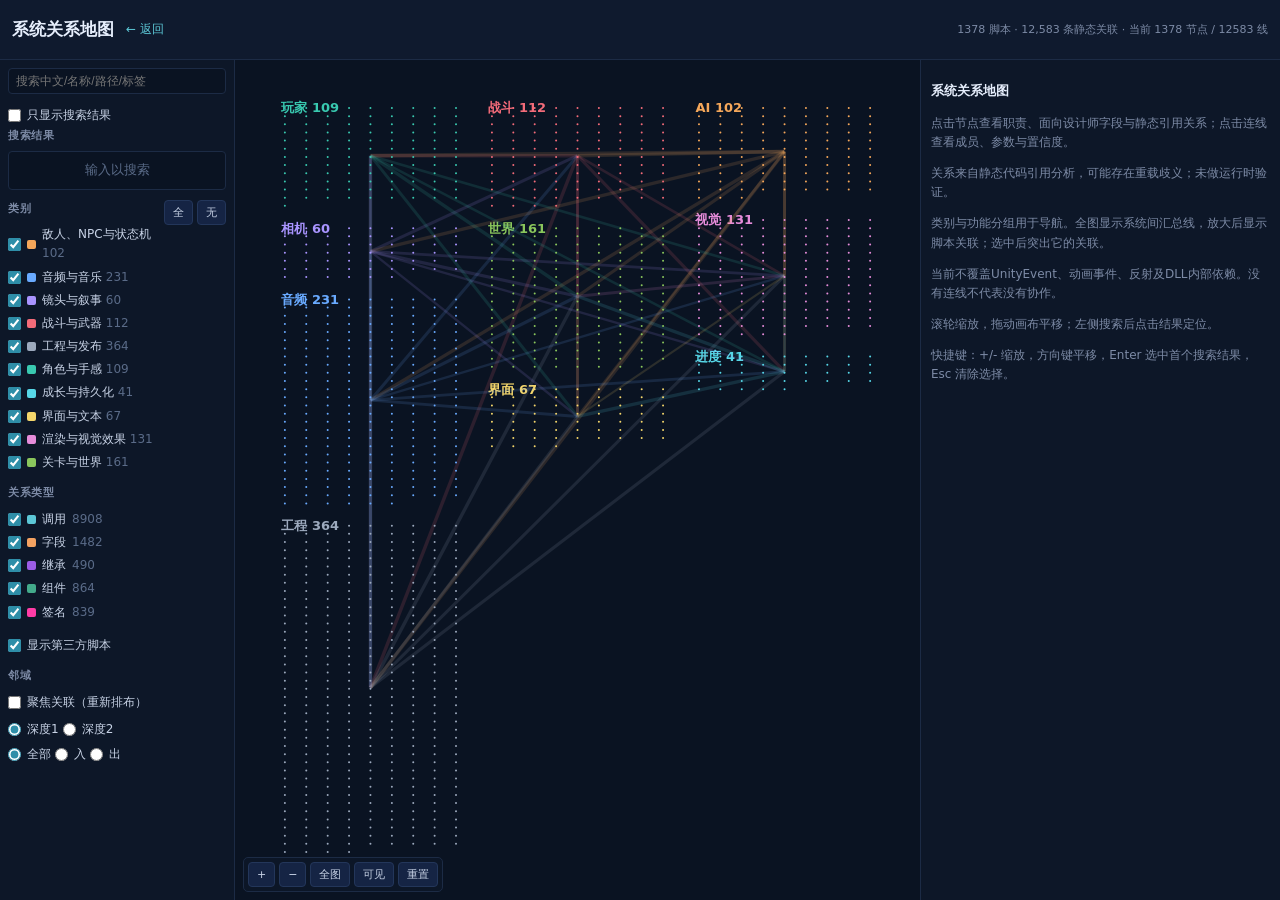
==== map.html @ 18e30718 "Publish developer atlas static documentation and metadata" ====
<!doctype html><html lang="zh-CN"><head><meta charset="utf-8"><meta name="viewport" content="width=device-width,initial-scale=1"><meta name="description" content="死亡之门全工程脚本关系地图：按功能着色、搜索筛选、缩放与参数关联详情"><title>系统关系地图 · 死亡之门开发者图谱</title></head><body><div id="app"><p>正在加载系统地图…</p></div><script type="module" src="system-map.js"></script></body></html>
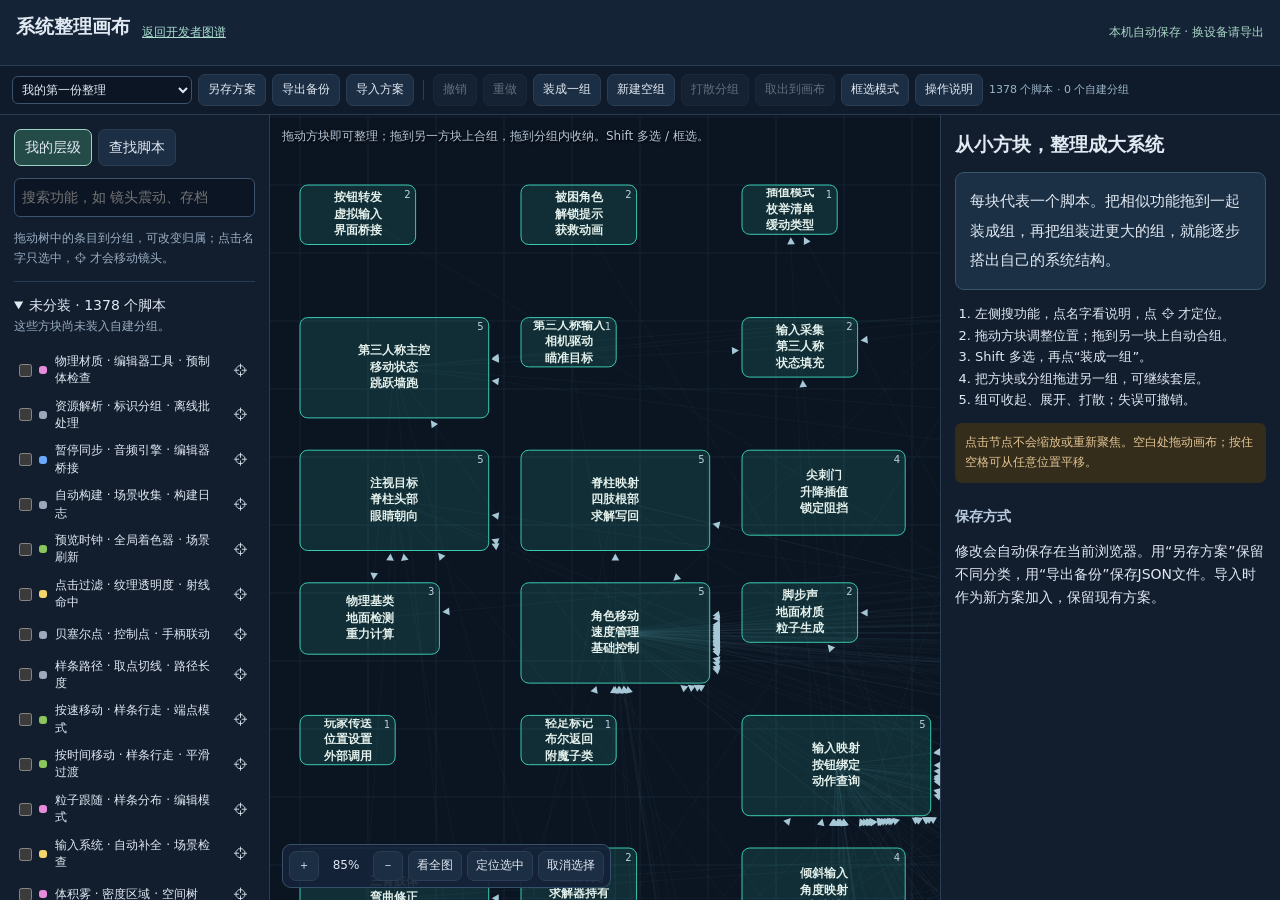
==== commit 9b970134: "Publish developer atlas static documentation and metadata" ====
--- a/map.html
+++ b/map.html
@@ -1 +1 @@
-<!doctype html><html lang="zh-CN"><head><meta charset="utf-8"><meta name="viewport" content="width=device-width,initial-scale=1"><meta name="description" content="死亡之门全工程脚本关系地图：按功能着色、搜索筛选、缩放与参数关联详情"><title>系统关系地图 · 死亡之门开发者图谱</title></head><body><div id="app"><p>正在加载系统地图…</p></div><script type="module" src="system-map.js"></script></body></html>+<!doctype html><html lang="zh-CN"><head><meta charset="utf-8"><meta name="viewport" content="width=device-width,initial-scale=1"><meta name="description" content="死亡之门脚本整理画布：关键词节点、复杂度大小、多层分组和可保存的分类方案"><title>系统整理画布 · 死亡之门</title><link rel="stylesheet" href="organizer.css?v=20261022-organizer2"></head><body><div id="app"></div><script type="module" src="organizer.js?v=20261022-organizer2"></script></body></html>
--- a/organizer.css
+++ b/organizer.css
@@ -0,0 +1,3 @@
+:root{color-scheme:dark;--bg:#0c1421;--panel:#121e2e;--line:#2b3d52;--text:#e1e9f3;--muted:#9aadc3;--accent:#8ecdbb}*{box-sizing:border-box}html,body,#app{height:100%;margin:0}body{font:14px/1.65 system-ui,'Microsoft YaHei',sans-serif;background:var(--bg);color:var(--text)}button,input,select,textarea{font:inherit;color:inherit}button,a{touch-action:manipulation}button{cursor:pointer;border:1px solid var(--line);background:#1c2e44;border-radius:7px;padding:6px 10px}button:hover{background:#2c4560}button:disabled{opacity:.4;cursor:default}button:focus-visible,input:focus-visible,select:focus-visible,textarea:focus-visible,a:focus-visible{outline:2px solid #addfcd;outline-offset:2px}a{color:#a9ded0}input,select,textarea{border:1px solid #3d526c;border-radius:6px;background:#0b1523;padding:7px;width:100%}textarea{resize:vertical;min-height:85px}label{cursor:pointer}input[type=checkbox],input[type=radio]{width:auto;accent-color:#77c7b6}input[type=color]{width:44px;padding:2px;min-height:30px}h1,h2,h3,p{margin:0 0 12px}h1{font-size:19px;white-space:nowrap}h2{font-size:19px}h3{font-size:14px;color:#b9cbe0;margin-top:22px}small,.muted{font-size:12px;color:var(--muted)}.app{display:flex;flex-direction:column;height:100%;overflow:hidden}.topbar{display:flex;align-items:center;gap:12px;padding:11px 16px;border-bottom:1px solid var(--line);background:#152336;flex-wrap:wrap}.topbar a{font-size:12px}.save-state{font-size:12px;color:#a9d7c5;margin-left:auto}.toolbar{display:flex;align-items:center;flex-wrap:wrap;gap:6px;padding:8px 12px;background:#0f1b2a;border-bottom:1px solid var(--line)}.toolbar button{font-size:12px;padding:5px 9px}.toolbar select{width:180px;font-size:12px;padding:5px}.divider{height:20px;width:1px;background:var(--line);margin:0 3px}.layout{display:grid;grid-template-columns:270px minmax(0,1fr) 340px;flex:1;min-height:0}.left,.right{overflow:auto;min-width:0;background:var(--panel);padding:14px;scrollbar-width:thin;overflow-wrap:anywhere}.left{border-right:1px solid var(--line)}.right{border-left:1px solid var(--line)}.canvas-wrap{position:relative;min-width:0;min-height:0}#board{width:100%;height:100%;display:block;touch-action:none;outline:0}#board:focus-visible{box-shadow:inset 0 0 0 2px #a9ded0}.canvas-tools{position:absolute;bottom:12px;left:12px;display:flex;gap:5px;flex-wrap:wrap;max-width:calc(100% - 24px);background:#142237e8;padding:6px;border:1px solid #38516b;border-radius:9px}.canvas-tools button{font-size:12px;padding:4px 8px}.hint{position:absolute;top:12px;left:12px;right:12px;font-size:12px;color:#b6c8db;pointer-events:none;text-shadow:0 1px 3px #000}.zoom-label{align-self:center;font-size:12px;min-width:44px;text-align:center}.search{margin-bottom:12px}.section{border-top:1px solid var(--line);padding-top:12px;margin-top:12px}.tabs{display:flex;gap:6px;margin-bottom:12px}.tabs button.active{border-color:#9bd4c2;background:#244b48}.tree-row{display:flex;gap:4px;align-items:center;min-height:34px;border-radius:6px;margin:2px 0;border:1px solid transparent;padding-right:3px}.tree-row:hover{background:#1e3148}.tree-row.selected{background:#2b4e57;border-color:#71b5ae}.tree-row.drag-over{border-color:#ffd07a;background:#50432a}.tree-row button{border:0;background:transparent;padding:3px 4px;min-width:20px}.tree-name{flex:1;min-width:0;text-align:left;font-size:12px;line-height:1.45;overflow-wrap:anywhere}.tree-name small{display:block;font-size:10px}.tree-color{height:8px;width:8px;border-radius:3px;flex-shrink:0}.tree-select{flex-shrink:0}.row{display:flex;align-items:center;gap:7px;margin:7px 0}.row>*{min-width:0}.row label{display:flex;align-items:center;gap:6px}.row .grow{flex:1}.chips{display:flex;gap:5px;flex-wrap:wrap;margin-bottom:12px}.chip{font-size:12px;border:1px solid #41546b;border-radius:20px;padding:2px 8px;background:#20334a}.color-grid{display:grid;grid-template-columns:1fr 1fr;gap:4px}.color-grid label{font-size:11px;display:flex;align-items:center;gap:5px}.dot{height:9px;width:9px;display:inline-block;flex-shrink:0;border-radius:3px}.plain-brief{font-size:15px;line-height:1.95;padding:14px;background:#1c3045;border:1px solid #36566b;border-radius:9px}.path{font:11px/1.6 ui-monospace,monospace;word-break:break-all;color:#8fa9c6;margin-bottom:12px}.metric{padding:8px 10px;border-left:3px solid #86b8de;background:#1a2a3d;font-size:12px;margin:10px 0}.warning{background:#352d1c;color:#e3c593;padding:10px;border-radius:7px;font-size:12px}.parameter{padding:9px 0;border-bottom:1px solid var(--line)}.parameter strong{font-size:13px}.parameter code,.right code{font:11px/1.6 ui-monospace,monospace;color:#a8cee5;overflow-wrap:anywhere}.parameter .original{font:11px/1.6 ui-monospace,monospace;color:#89a2bc}.parameter p{font-size:12px;color:#b5c5d9;margin:4px 0}.right details{border-top:1px solid var(--line);padding:8px 0}.right summary{cursor:pointer;color:#c4d4e7}.right ul{padding-left:20px;font-size:13px}.relation{padding:8px 0;border-bottom:1px solid var(--line);font-size:12px}.relation button{font-size:12px;padding:3px 7px}.relation .goto{max-width:100%;text-align:left}.right .actions{display:flex;gap:6px;flex-wrap:wrap}.right .actions button{font-size:12px}.field-label{display:block;font-size:12px;margin:13px 0 5px;color:#b2c9dd}.breadcrumb{font-size:11px;color:#a4b6cf;margin-bottom:8px}.status-line{font-size:11px;color:#90abc5;margin-top:10px}.mobile-button{display:none}.toast{position:fixed;left:50%;bottom:24px;transform:translateX(-50%);max-width:90%;padding:10px 18px;background:#dceee7;color:#183a32;border-radius:9px;z-index:200;box-shadow:0 8px 40px #0008}.toast[hidden]{display:none}dialog{width:min(520px,92vw);background:#15283c;color:var(--text);border:1px solid #6a8ca9;border-radius:12px;padding:24px}dialog::backdrop{background:#050b15b8}dialog .actions{display:flex;justify-content:flex-end;gap:8px;margin-top:18px}.empty{color:var(--muted);padding:10px 0;font-size:13px}.empty-tree{padding:12px;border:1px dashed #435b76;border-radius:8px;font-size:12px;color:#b5c7d8}.toolbar .active{border-color:#b2e5d2;color:#c4f4df;background:#24473c}.save-failed{color:#f8b273}.tree-footer{margin:12px 0;font-size:11px;color:#95abc1}.help-list{font-size:13px;padding-left:20px}.tooltip{position:absolute;pointer-events:none;background:#e3eee8;color:#1c3b33;border-radius:6px;padding:4px 8px;font-size:12px;z-index:10;max-width:240px}.color-line{height:3px;display:inline-block;width:20px;margin-right:6px;vertical-align:middle}#loading{padding:40px;font-size:17px}.loading-sub{display:block;font-size:13px;color:#9fb4ca;margin-top:12px}.loading-error{color:#ffc78b}.shortcuts{font-size:11px;color:#96acc4}.search-result{display:flex;gap:4px;margin:4px 0;align-items:center}.search-result>button:first-child{flex:1;text-align:left;min-width:0;font-size:12px}.group-path{font-size:11px;color:#c6bc90}.plan-label{font-size:12px;color:#b7d1df}.draw-count{font-size:11px;color:#9ab5c9}.sizing-demo{display:flex;align-items:flex-end;gap:5px;margin:8px 0}.sizing-demo span{display:grid;place-content:center;background:#21483f;border:1px solid #69aa91;border-radius:4px;font-size:10px}.toolbar .danger{color:#f1ba9b}button[aria-pressed=true]{border-color:#a9ded0;background:#31594d}
+@media(max-width:1100px){.layout{grid-template-columns:235px minmax(0,1fr) 300px}.toolbar select{width:150px}}
+@media(max-width:880px){.layout{display:flex;flex-direction:column}.left,.right{display:none;border:0;max-height:40vh;flex:0 0 auto;padding:12px}.left.open,.right.open{display:block}.canvas-wrap{flex:1;min-height:210px;order:1}.left{order:0}.right{order:2}.mobile-button{display:inline-block}.topbar{gap:8px;padding:9px 12px}h1{font-size:17px}.save-state{width:100%;margin-left:0}.toolbar{max-height:130px;overflow:auto;gap:5px;padding:6px}.toolbar .divider{display:none}.toolbar select{width:150px}.hint{font-size:11px}.right.open{min-height:170px}.canvas-tools{bottom:8px;left:8px}.toolbar button{font-size:11px;padding:5px 7px}}
